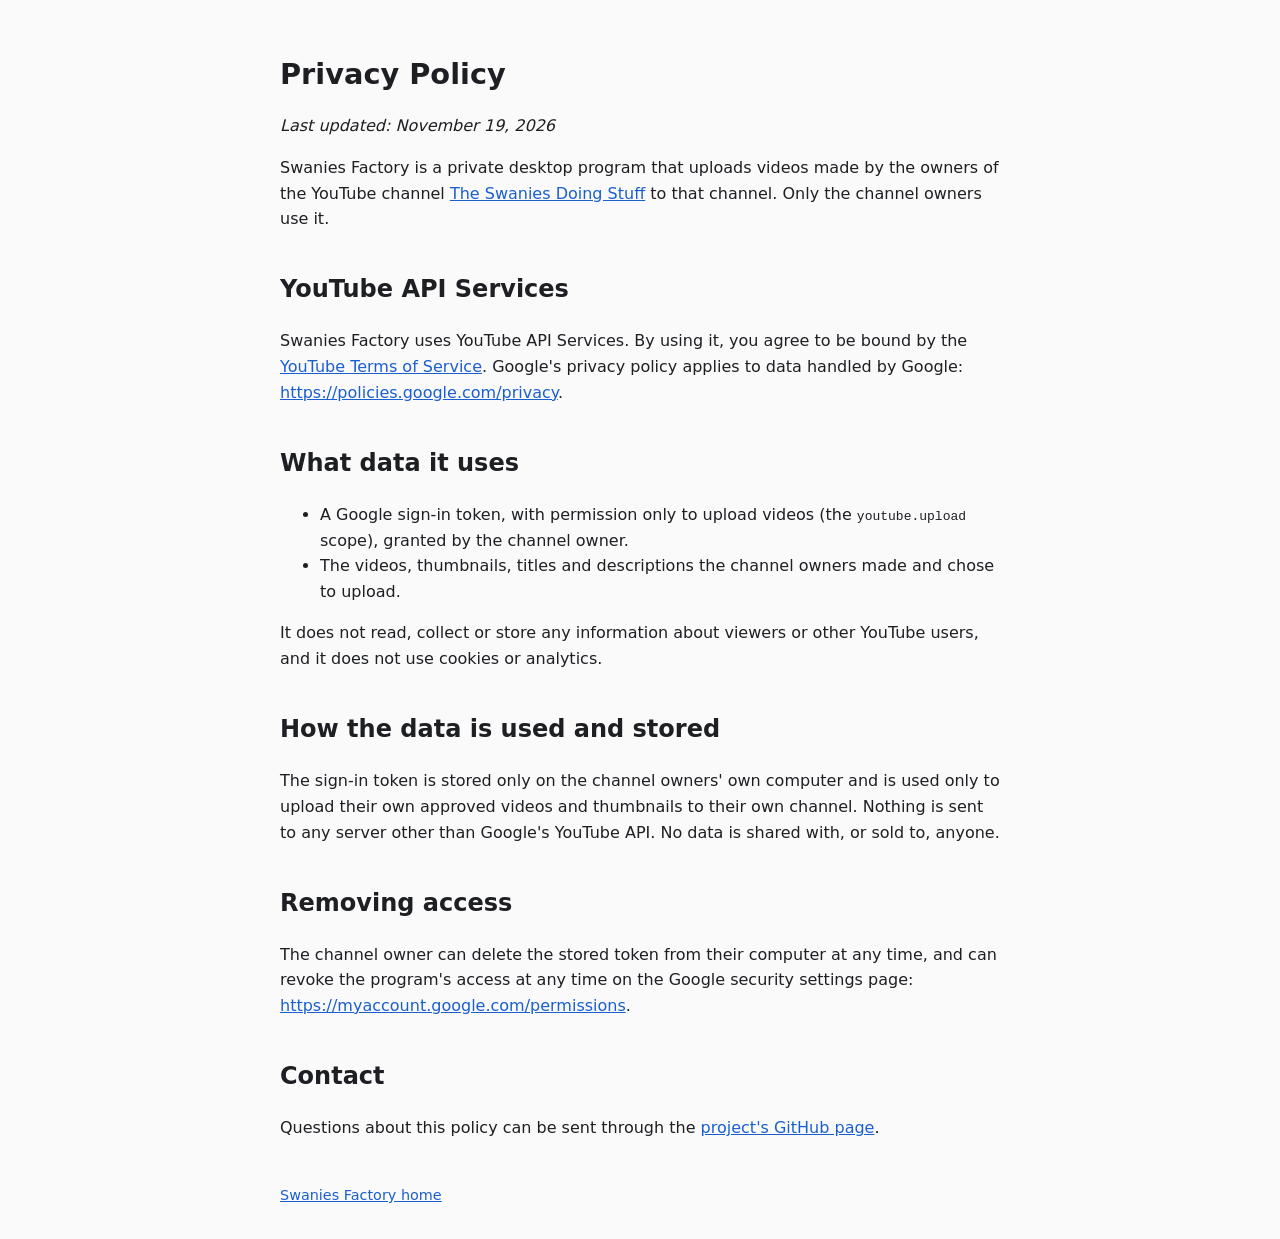
==== privacy.html @ 84ba6eb2 "Swanies Factory home page and privacy policy for the YouTube API audit and Google sign-in branding C" ====
<!doctype html>
<html lang="en"><head><meta charset="utf-8"><meta name="viewport" content="width=device-width,initial-scale=1">
<title>Swanies Factory Privacy Policy</title><link rel="stylesheet" href="style.css"></head>
<body>
<h1>Privacy Policy</h1>
<p><em>Last updated: November 19, 2026</em></p>
<p>Swanies Factory is a private desktop program that uploads videos made by the owners of the YouTube channel
<a href="https://www.youtube.com/@Swanies-Doing-Stuff">The Swanies Doing Stuff</a> to that channel. Only the channel owners use it.</p>

<h2>YouTube API Services</h2>
<p>Swanies Factory uses YouTube API Services. By using it, you agree to be bound by the
<a href="https://www.youtube.com/t/terms">YouTube Terms of Service</a>. Google's privacy policy applies to data handled by Google:
<a href="https://policies.google.com/privacy">https://policies.google.com/privacy</a>.</p>

<h2>What data it uses</h2>
<ul>
<li>A Google sign-in token, with permission only to upload videos (the <code>youtube.upload</code> scope), granted by the channel owner.</li>
<li>The videos, thumbnails, titles and descriptions the channel owners made and chose to upload.</li>
</ul>
<p>It does not read, collect or store any information about viewers or other YouTube users, and it does not use cookies or analytics.</p>

<h2>How the data is used and stored</h2>
<p>The sign-in token is stored only on the channel owners' own computer and is used only to upload their own approved videos and thumbnails
to their own channel. Nothing is sent to any server other than Google's YouTube API. No data is shared with, or sold to, anyone.</p>

<h2>Removing access</h2>
<p>The channel owner can delete the stored token from their computer at any time, and can revoke the program's access at any time on the
Google security settings page: <a href="https://myaccount.google.com/permissions">https://myaccount.google.com/permissions</a>.</p>

<h2>Contact</h2>
<p>Questions about this policy can be sent through the
<a href="https://github.com/swanie2000/swanies-factory/issues">project's GitHub page</a>.</p>
<footer><a href="index.html">Swanies Factory home</a></footer>
</body></html>
---- style.css ----
body{font-family:system-ui,Segoe UI,Arial,sans-serif;max-width:720px;margin:0 auto;padding:32px 16px;line-height:1.6;color:#1d1f23;background:#fafafa}
h1{font-size:1.8em;margin-bottom:.2em}h2{margin-top:1.6em}a{color:#1a5fd0}footer{margin-top:3em;font-size:.9em;color:#666}
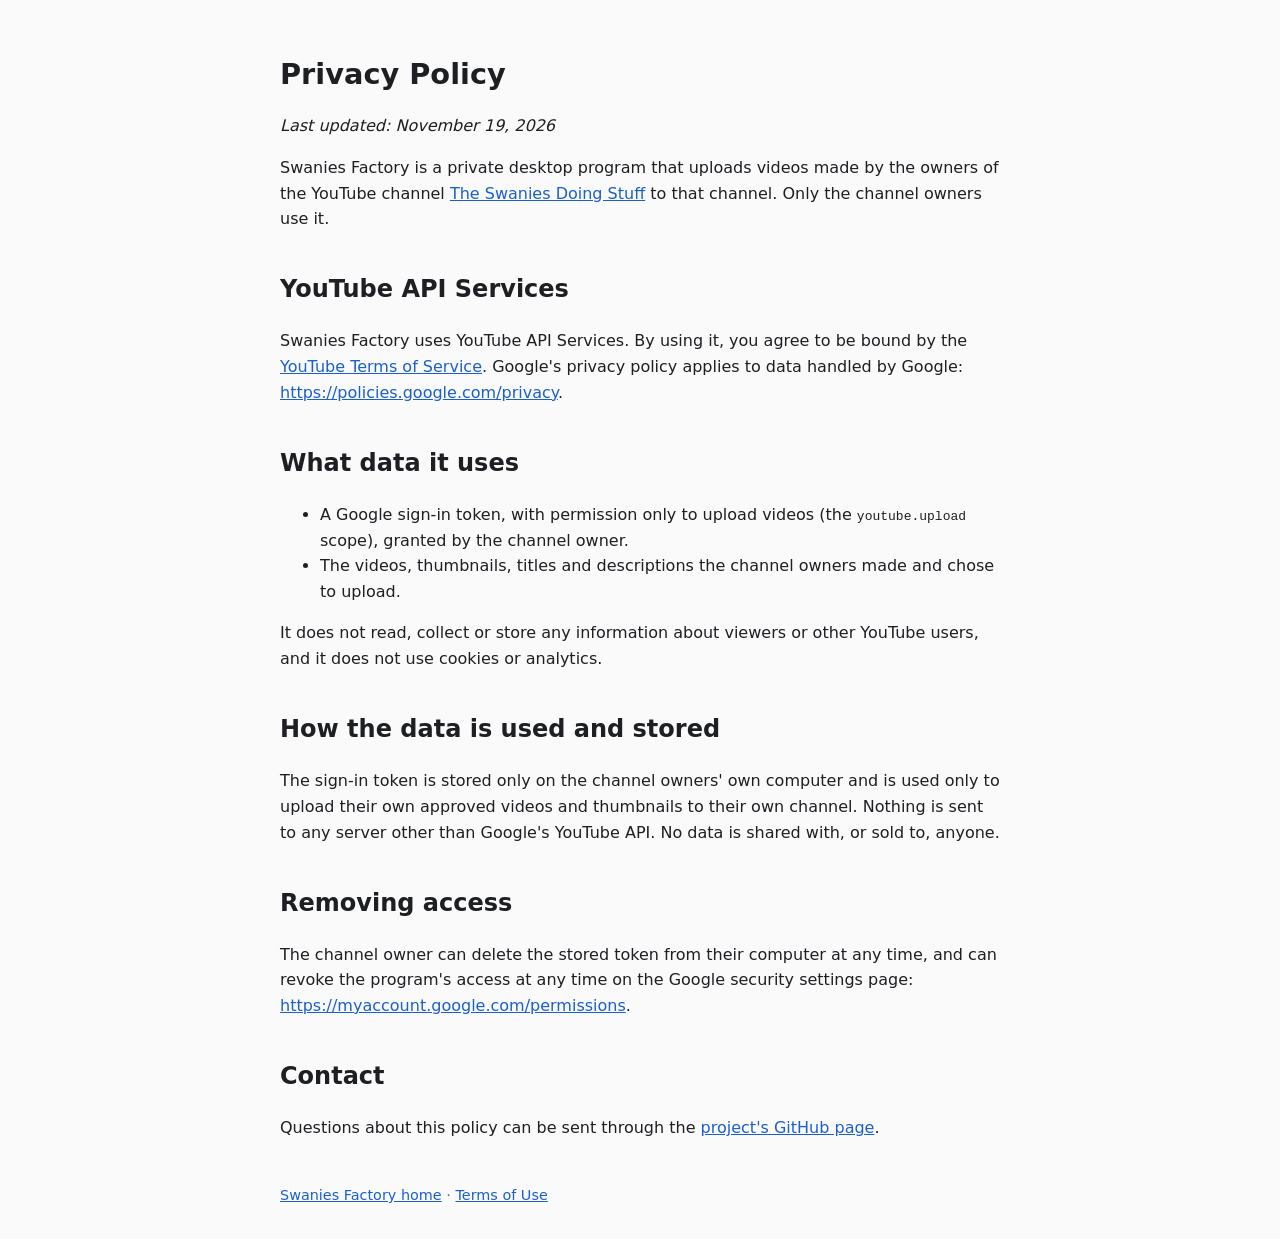
==== commit b30a8e67: "Terms of Use page, linked from home and privacy policy Co-Authored-By: Claude Opus 5.5 <noreply@anth" ====
--- a/privacy.html
+++ b/privacy.html
@@ -30,5 +30,5 @@
 <h2>Contact</h2>
 <p>Questions about this policy can be sent through the
 <a href="https://github.com/swanie2000/swanies-factory/issues">project's GitHub page</a>.</p>
-<footer><a href="index.html">Swanies Factory home</a></footer>
+<footer><a href="index.html">Swanies Factory home</a> · <a href="terms.html">Terms of Use</a></footer>
 </body></html>
